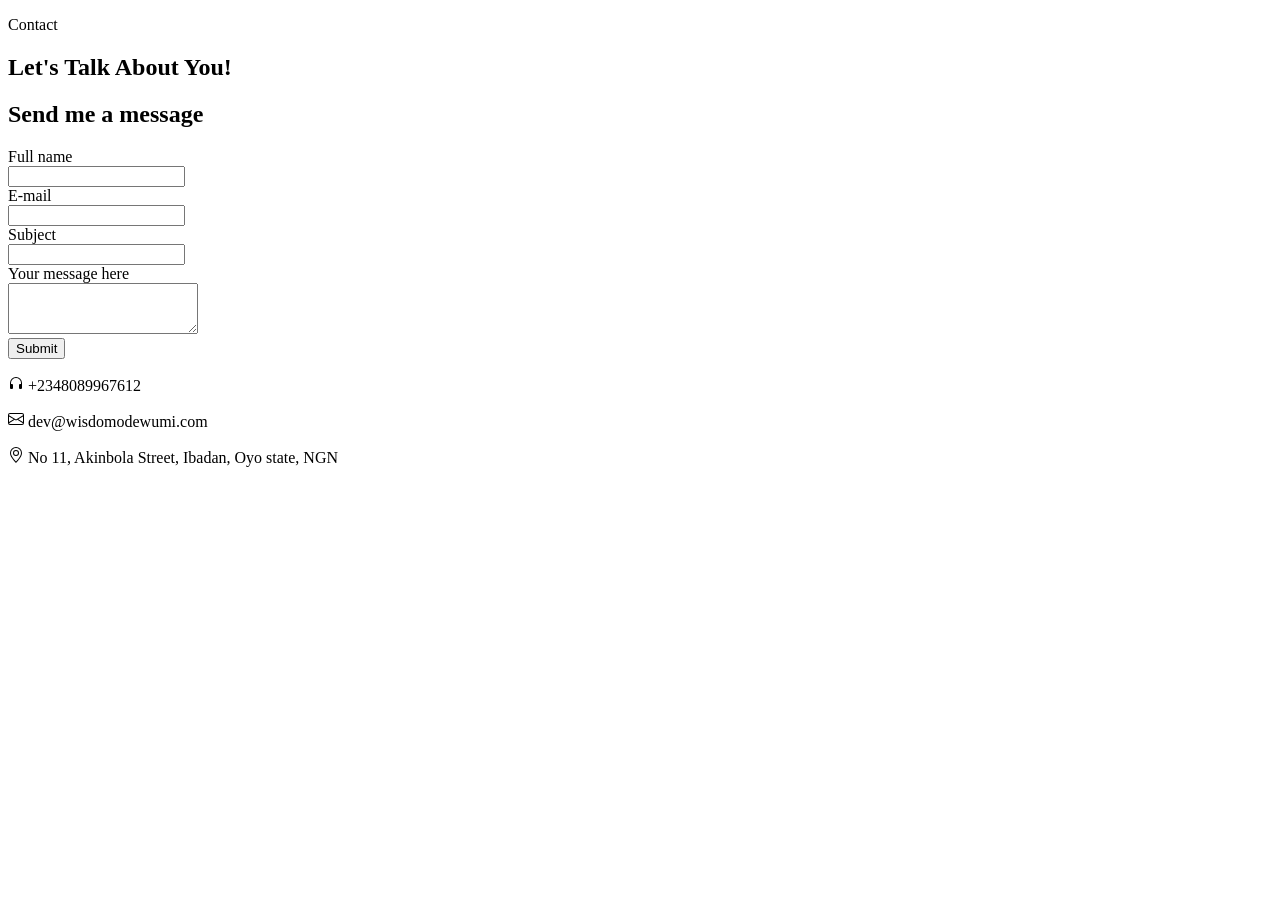
==== contact.html @ 5d9aa282 "Worked on the contact page structure" ====
<!DOCTYPE html>
<html lang="en">

<head>
    <meta charset="UTF-8">
    <meta name="viewport" content="width=device-width, initial-scale=1.0">
    <title>Contact - Full-Stack Engineer</title>
    <link rel="stylesheet" href="./style.css">
    <link rel="preconnect" href="https://fonts.googleapis.com">
    <link rel="preconnect" href="https://fonts.gstatic.com" crossorigin>
    <link href="https://fonts.googleapis.com/css2?family=Space+Grotesk:wght@300..700&display=swap" rel="stylesheet">
    <link rel="preconnect" href="https://fonts.googleapis.com">
    <link rel="preconnect" href="https://fonts.gstatic.com" crossorigin>
    <link href="https://fonts.googleapis.com/css2?family=Open+Sans:ital,wght@0,300..800;1,300..800&display=swap"
        rel="stylesheet">
</head>

<body>
    <!-- Header Section -->

    <!-- Main Section -->
    <main>
        <!-- Section with Contact Form -->
        <section id="contact-form">
            <div>
                <p>Contact</p>
                <h1>Let's Talk About You!</h1>
            </div>

            <!-- Form -->
            <div>
                <form action="" method="POST">
                    <h2>Send me a message</h2>
                    <label for="name">Full name</label>
                    <br>
                    <input type="text" name="name" id="name" required>
                    <br>
                    <label for="email">E-mail</label>
                    <br>
                    <input type="email" id="email" name="email" required>
                    <br>
                    <label for="subject">Subject</label>
                    <br>
                    <input type="text" name="subject" id="subject">
                    <br>
                    <label for="message">Your message here</label>
                    <br>
                    <textarea name="message" id="message" rows="3" cols="21"></textarea>
                    <br>
                    <input type="submit">
                </form>
            </div>
        </section>

        <!-- contact info section -->
        <section id="contact-info">
            <p><svg xmlns="http://www.w3.org/2000/svg" width="16" height="16" fill="currentColor"
                    class="bi bi-headphones" viewBox="0 0 16 16">
                    <path
                        d="M8 3a5 5 0 0 0-5 5v1h1a1 1 0 0 1 1 1v3a1 1 0 0 1-1 1H3a1 1 0 0 1-1-1V8a6 6 0 1 1 12 0v5a1 1 0 0 1-1 1h-1a1 1 0 0 1-1-1v-3a1 1 0 0 1 1-1h1V8a5 5 0 0 0-5-5" />
                </svg> +2348089967612</p>

            <p><svg xmlns="http://www.w3.org/2000/svg" width="16" height="16" fill="currentColor" class="bi bi-envelope"
                    viewBox="0 0 16 16">
                    <path
                        d="M0 4a2 2 0 0 1 2-2h12a2 2 0 0 1 2 2v8a2 2 0 0 1-2 2H2a2 2 0 0 1-2-2zm2-1a1 1 0 0 0-1 1v.217l7 4.2 7-4.2V4a1 1 0 0 0-1-1zm13 2.383-4.708 2.825L15 11.105zm-.034 6.876-5.64-3.471L8 9.583l-1.326-.795-5.64 3.47A1 1 0 0 0 2 13h12a1 1 0 0 0 .966-.741M1 11.105l4.708-2.897L1 5.383z" />
                </svg> dev@wisdomodewumi.com</p>

            <p><svg xmlns="http://www.w3.org/2000/svg" width="16" height="16" fill="currentColor" class="bi bi-geo-alt"
                    viewBox="0 0 16 16">
                    <path
                        d="M12.166 8.94c-.524 1.062-1.234 2.12-1.96 3.07A32 32 0 0 1 8 14.58a32 32 0 0 1-2.206-2.57c-.726-.95-1.436-2.008-1.96-3.07C3.304 7.867 3 6.862 3 6a5 5 0 0 1 10 0c0 .862-.305 1.867-.834 2.94M8 16s6-5.686 6-10A6 6 0 0 0 2 6c0 4.314 6 10 6 10" />
                    <path d="M8 8a2 2 0 1 1 0-4 2 2 0 0 1 0 4m0 1a3 3 0 1 0 0-6 3 3 0 0 0 0 6" />
                </svg> No 11, Akinbola Street, Ibadan, Oyo state, NGN</p>
        </section>
    </main>
</body>

</html>
---- style.css ----
body{
    background-color: white;
}
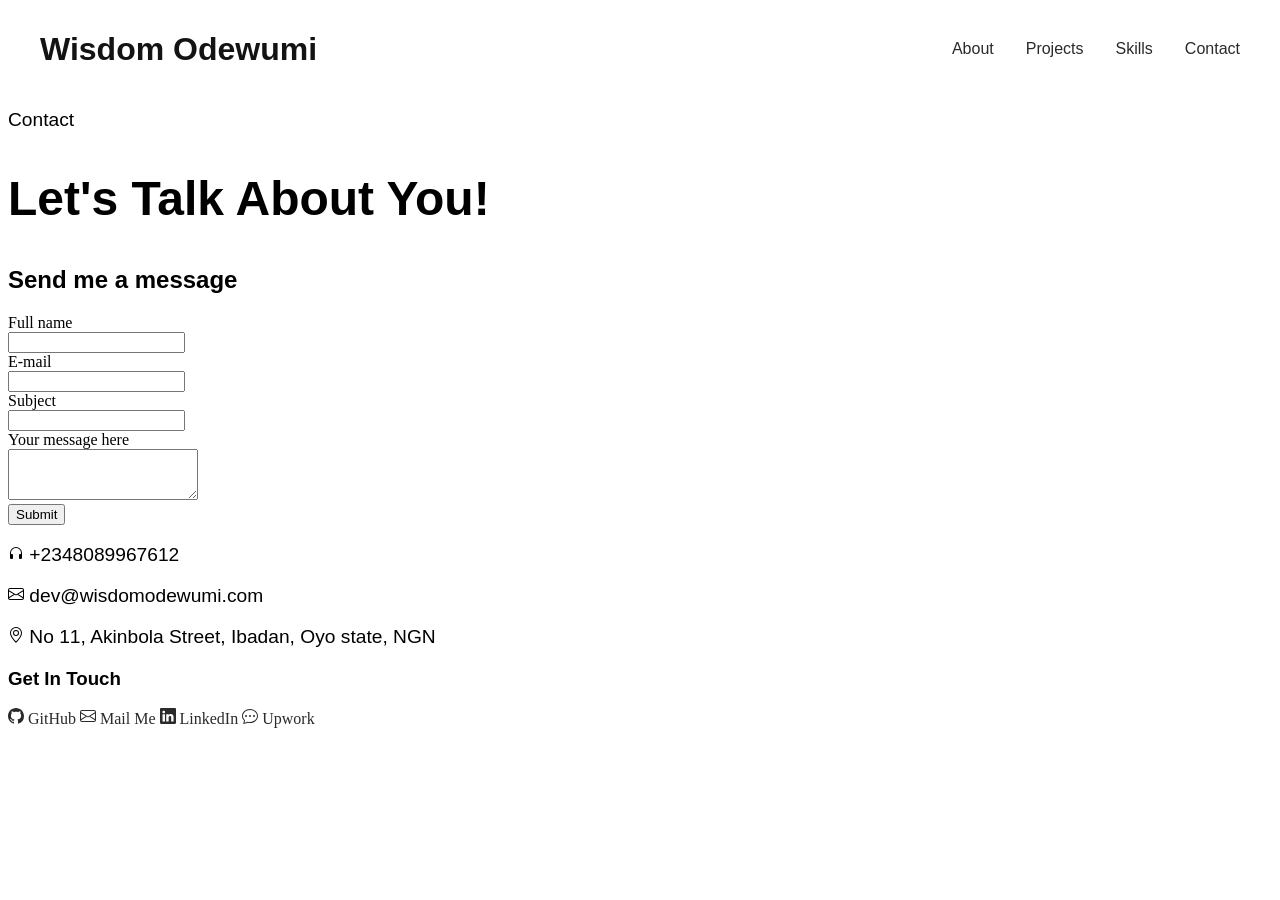
==== commit db1f8041: "Added CSS Styles to the HomePage" ====
--- a/contact.html
+++ b/contact.html
@@ -17,6 +17,17 @@
 
 <body>
     <!-- Header Section -->
+    <header>
+        <div><a href="./index.html">Wisdom Odewumi</a></div>
+        <nav>
+            <ul>
+                <li><a href="#about">About</a></li>
+                <li><a href="#projects">Projects</a></li>
+                <li><a href="#skills">Skills</a></li>
+                <li><a href="./contact.html">Contact</a></li>
+            </ul>
+        </nav>
+    </header>
 
     <!-- Main Section -->
     <main>
@@ -73,6 +84,50 @@
                     <path d="M8 8a2 2 0 1 1 0-4 2 2 0 0 1 0 4m0 1a3 3 0 1 0 0-6 3 3 0 0 0 0 6" />
                 </svg> No 11, Akinbola Street, Ibadan, Oyo state, NGN</p>
         </section>
+
+
+        <section id="socials">
+            <h3>Get In Touch</h3>
+            <div>
+                <a href="https://github.com/morbiuswisdom">
+                    <svg xmlns="http://www.w3.org/2000/svg" width="16" height="16" fill="currentColor"
+                        class="bi bi-github" viewBox="0 0 16 16">
+                        <path
+                            d="M8 0C3.58 0 0 3.58 0 8c0 3.54 2.29 6.53 5.47 7.59.4.07.55-.17.55-.38 0-.19-.01-.82-.01-1.49-2.01.37-2.53-.49-2.69-.94-.09-.23-.48-.94-.82-1.13-.28-.15-.68-.52-.01-.53.63-.01 1.08.58 1.23.82.72 1.21 1.87.87 2.33.66.07-.52.28-.87.51-1.07-1.78-.2-3.64-.89-3.64-3.95 0-.87.31-1.59.82-2.15-.08-.2-.36-1.02.08-2.12 0 0 .67-.21 2.2.82.64-.18 1.32-.27 2-.27s1.36.09 2 .27c1.53-1.04 2.2-.82 2.2-.82.44 1.1.16 1.92.08 2.12.51.56.82 1.27.82 2.15 0 3.07-1.87 3.75-3.65 3.95.29.25.54.73.54 1.48 0 1.07-.01 1.93-.01 2.2 0 .21.15.46.55.38A8.01 8.01 0 0 0 16 8c0-4.42-3.58-8-8-8" />
+                    </svg>
+                    GitHub
+                </a>
+
+                <a href="https://github.com/morbiuswisdom">
+                    <svg xmlns="http://www.w3.org/2000/svg" width="16" height="16" fill="currentColor"
+                        class="bi bi-envelope" viewBox="0 0 16 16">
+                        <path
+                            d="M0 4a2 2 0 0 1 2-2h12a2 2 0 0 1 2 2v8a2 2 0 0 1-2 2H2a2 2 0 0 1-2-2zm2-1a1 1 0 0 0-1 1v.217l7 4.2 7-4.2V4a1 1 0 0 0-1-1zm13 2.383-4.708 2.825L15 11.105zm-.034 6.876-5.64-3.471L8 9.583l-1.326-.795-5.64 3.47A1 1 0 0 0 2 13h12a1 1 0 0 0 .966-.741M1 11.105l4.708-2.897L1 5.383z" />
+                    </svg>
+                    Mail Me
+                </a>
+
+                <a href="https://www.linkedin.com/in/wisdomodewumi/">
+                    <svg xmlns="http://www.w3.org/2000/svg" width="16" height="16" fill="currentColor"
+                        class="bi bi-linkedin" viewBox="0 0 16 16">
+                        <path
+                            d="M0 1.146C0 .513.526 0 1.175 0h13.65C15.474 0 16 .513 16 1.146v13.708c0 .633-.526 1.146-1.175 1.146H1.175C.526 16 0 15.487 0 14.854zm4.943 12.248V6.169H2.542v7.225zm-1.2-8.212c.837 0 1.358-.554 1.358-1.248-.015-.709-.52-1.248-1.342-1.248S2.4 3.226 2.4 3.934c0 .694.521 1.248 1.327 1.248zm4.908 8.212V9.359c0-.216.016-.432.08-.586.173-.431.568-.878 1.232-.878.869 0 1.216.662 1.216 1.634v3.865h2.401V9.25c0-2.22-1.184-3.252-2.764-3.252-1.274 0-1.845.7-2.165 1.193v.025h-.016l.016-.025V6.169h-2.4c.03.678 0 7.225 0 7.225z" />
+                    </svg>
+                    LinkedIn
+                </a>
+
+                <a href="https://github.com/morbiuswisdom">
+                    <svg xmlns="http://www.w3.org/2000/svg" width="16" height="16" fill="currentColor"
+                        class="bi bi-chat-dots" viewBox="0 0 16 16">
+                        <path
+                            d="M5 8a1 1 0 1 1-2 0 1 1 0 0 1 2 0m4 0a1 1 0 1 1-2 0 1 1 0 0 1 2 0m3 1a1 1 0 1 0 0-2 1 1 0 0 0 0 2" />
+                        <path
+                            d="m2.165 15.803.02-.004c1.83-.363 2.948-.842 3.468-1.105A9 9 0 0 0 8 15c4.418 0 8-3.134 8-7s-3.582-7-8-7-8 3.134-8 7c0 1.76.743 3.37 1.97 4.6a10.4 10.4 0 0 1-.524 2.318l-.003.011a11 11 0 0 1-.244.637c-.079.186.074.394.273.362a22 22 0 0 0 .693-.125m.8-3.108a1 1 0 0 0-.287-.801C1.618 10.83 1 9.468 1 8c0-3.192 3.004-6 7-6s7 2.808 7 6-3.004 6-7 6a8 8 0 0 1-2.088-.272 1 1 0 0 0-.711.074c-.387.196-1.24.57-2.634.893a11 11 0 0 0 .398-2" />
+                    </svg>
+                    Upwork
+                </a>
+            </div>
+        </section>
     </main>
 </body>
 
--- a/style.css
+++ b/style.css
@@ -1,3 +1,138 @@
-body{
-    background-color: white;
-}+body {
+  background-color: white;
+}
+
+/* Header Styles */
+header {
+  display: flex;
+  flex-direction: row;
+  justify-content: space-between;
+  align-items: center;
+  padding: 1rem 2rem;
+}
+
+header div {
+  font-size: 2rem;
+  font-weight: 600;
+  font-family: "Space Grotesk", sans-serif;
+}
+
+header div a {
+  color: rgb(19, 19, 19);
+  text-decoration: none;
+}
+
+nav ul {
+  list-style: none;
+  display: flex;
+  gap: 2rem;
+  font-family: "Open Sans", sans-serif;
+  font-size: 1rem;
+}
+
+a {
+  color: rgb(42, 42, 42);
+  text-decoration: none;
+}
+
+/* Styles for the Homepage Hero About section */
+#about {
+  display: flex;
+  justify-content: space-between;
+  gap: 4rem;
+  align-items: center;
+  padding: 0 4rem;
+}
+
+#about img {
+  width: 50%;
+  height: auto;
+}
+
+.b-text {
+  color: #0671e0;
+  font-size: 1.5rem;
+}
+
+#about a {
+  font-family: "Open Sans", sans-serif;
+  font-weight: 700;
+}
+
+/* Hero Buttons ================================================*/
+.buttons {
+  display: flex;
+  gap: 2rem;
+}
+
+.primary {
+  color: white;
+  background-color: #2662e8;
+  padding: 1rem 2rem;
+  border-radius: 1rem;
+}
+
+.secondary {
+  color: #2662e8;
+  background-color: white;
+  padding: 1rem 2rem;
+  border: 2px solid #2662e8;
+  border-radius: 1rem;
+}
+
+/* Styles for the Project Section ========================================*/
+#projects {
+  padding: 2rem 4rem;
+  width: 100%;
+}
+
+#projects > div {
+  display: flex;
+  gap: 2rem;
+  justify-content: space-between;
+  flex-direction: row;
+}
+
+#projects > div > div {
+  width: 100%;
+  padding: 2rem;
+  border: 2px solid #dbeaff;
+  border-radius: 1.5rem;
+}
+
+#projects img {
+  width: 100%;
+  height: auto;
+  border-radius: 1rem;
+}
+
+#projects span{
+    font-family: "Open Sans", sans-serif;
+    font-weight: 600;
+    border-radius: 1rem;
+    background-color: #dbeaff;
+    color: #2662e8;
+    padding: 0.5rem 1rem;
+}
+
+#projects a{
+    font-family: "Open Sans", sans-serif;
+    margin-top: 1rem;
+}
+
+
+/* General Elements Styles =============================================== */
+p {
+  font-family: "Open Sans", sans-serif;
+  font-size: 1.2rem;
+}
+
+h1,
+h2,
+h3 {
+  font-family: "Space Grotesk", sans-serif;
+}
+
+h1 {
+  font-size: 3rem;
+}
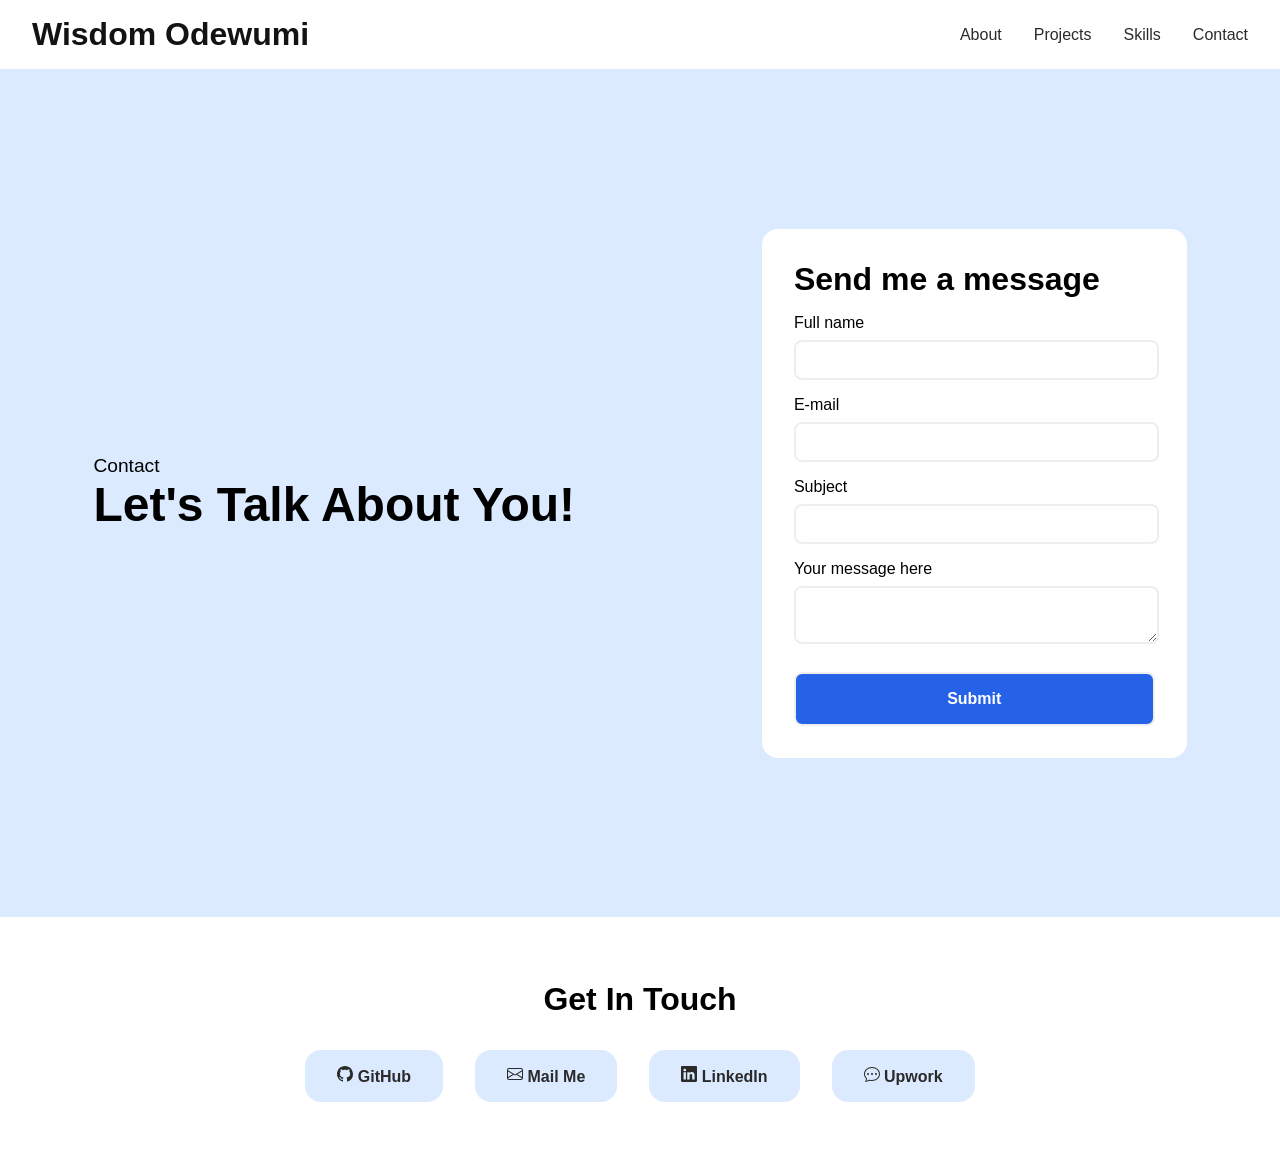
==== commit 028e01d0: "Added remaning styles to index.html and contact.html" ====
--- a/contact.html
+++ b/contact.html
@@ -42,52 +42,34 @@
             <div>
                 <form action="" method="POST">
                     <h2>Send me a message</h2>
-                    <label for="name">Full name</label>
-                    <br>
-                    <input type="text" name="name" id="name" required>
-                    <br>
-                    <label for="email">E-mail</label>
-                    <br>
-                    <input type="email" id="email" name="email" required>
-                    <br>
-                    <label for="subject">Subject</label>
-                    <br>
-                    <input type="text" name="subject" id="subject">
-                    <br>
-                    <label for="message">Your message here</label>
-                    <br>
-                    <textarea name="message" id="message" rows="3" cols="21"></textarea>
-                    <br>
-                    <input type="submit">
+                    <div>
+                        <label for="name">Full name</label>
+                        <input class="input-height" type="text" name="name" id="name" required>
+                    </div>
+
+                    <div>
+                        <label for="email">E-mail</label>
+                        <input class="input-height" type="email" id="email" name="email" required>
+                    </div>
+
+                    <div>
+                        <label for="subject">Subject</label>
+                        <input class="input-height" type="text" name="subject" id="subject">
+                    </div>
+
+                    <div>
+                        <label for="message">Your message here</label>
+                        <textarea name="message" id="message" rows="3" cols="21"></textarea>
+                    </div>
+
+                    <input type="submit" class="submit-btn">
                 </form>
             </div>
         </section>
 
-        <!-- contact info section -->
-        <section id="contact-info">
-            <p><svg xmlns="http://www.w3.org/2000/svg" width="16" height="16" fill="currentColor"
-                    class="bi bi-headphones" viewBox="0 0 16 16">
-                    <path
-                        d="M8 3a5 5 0 0 0-5 5v1h1a1 1 0 0 1 1 1v3a1 1 0 0 1-1 1H3a1 1 0 0 1-1-1V8a6 6 0 1 1 12 0v5a1 1 0 0 1-1 1h-1a1 1 0 0 1-1-1v-3a1 1 0 0 1 1-1h1V8a5 5 0 0 0-5-5" />
-                </svg> +2348089967612</p>
-
-            <p><svg xmlns="http://www.w3.org/2000/svg" width="16" height="16" fill="currentColor" class="bi bi-envelope"
-                    viewBox="0 0 16 16">
-                    <path
-                        d="M0 4a2 2 0 0 1 2-2h12a2 2 0 0 1 2 2v8a2 2 0 0 1-2 2H2a2 2 0 0 1-2-2zm2-1a1 1 0 0 0-1 1v.217l7 4.2 7-4.2V4a1 1 0 0 0-1-1zm13 2.383-4.708 2.825L15 11.105zm-.034 6.876-5.64-3.471L8 9.583l-1.326-.795-5.64 3.47A1 1 0 0 0 2 13h12a1 1 0 0 0 .966-.741M1 11.105l4.708-2.897L1 5.383z" />
-                </svg> dev@wisdomodewumi.com</p>
-
-            <p><svg xmlns="http://www.w3.org/2000/svg" width="16" height="16" fill="currentColor" class="bi bi-geo-alt"
-                    viewBox="0 0 16 16">
-                    <path
-                        d="M12.166 8.94c-.524 1.062-1.234 2.12-1.96 3.07A32 32 0 0 1 8 14.58a32 32 0 0 1-2.206-2.57c-.726-.95-1.436-2.008-1.96-3.07C3.304 7.867 3 6.862 3 6a5 5 0 0 1 10 0c0 .862-.305 1.867-.834 2.94M8 16s6-5.686 6-10A6 6 0 0 0 2 6c0 4.314 6 10 6 10" />
-                    <path d="M8 8a2 2 0 1 1 0-4 2 2 0 0 1 0 4m0 1a3 3 0 1 0 0-6 3 3 0 0 0 0 6" />
-                </svg> No 11, Akinbola Street, Ibadan, Oyo state, NGN</p>
-        </section>
-
 
         <section id="socials">
-            <h3>Get In Touch</h3>
+            <h2>Get In Touch</h2>
             <div>
                 <a href="https://github.com/morbiuswisdom">
                     <svg xmlns="http://www.w3.org/2000/svg" width="16" height="16" fill="currentColor"
--- a/style.css
+++ b/style.css
@@ -1,5 +1,10 @@
 body {
   background-color: white;
+  margin: 0;
+}
+
+*{
+  margin: 0;
 }
 
 /* Header Styles */
@@ -38,10 +43,17 @@
 /* Styles for the Homepage Hero About section */
 #about {
   display: flex;
-  justify-content: space-between;
+  justify-content: space-around;
   gap: 4rem;
   align-items: center;
-  padding: 0 4rem;
+  padding: 4rem;
+  background-color: #dbeaff;
+}
+
+#about > div{
+  display: flex;
+  flex-direction: column;
+  gap: 1.5rem;
 }
 
 #about img {
@@ -82,28 +94,38 @@
 
 /* Styles for the Project Section ========================================*/
 #projects {
-  padding: 2rem 4rem;
-  width: 100%;
+  width: 100%;
+  display: flex;
+  flex-direction: column;
+  gap: 2rem;
+  padding: 4rem 0;
 }
 
 #projects > div {
   display: flex;
-  gap: 2rem;
-  justify-content: space-between;
+  width: 100%;
+  gap: 2rem;
+  justify-content: space-around;
   flex-direction: row;
 }
 
 #projects > div > div {
-  width: 100%;
   padding: 2rem;
   border: 2px solid #dbeaff;
   border-radius: 1.5rem;
+  display: flex;
+  flex-direction: column;
+  gap: 1.5rem;
 }
 
 #projects img {
   width: 100%;
   height: auto;
   border-radius: 1rem;
+}
+
+.project-badge{
+  margin-top: 1rem;
 }
 
 #projects span{
@@ -115,10 +137,145 @@
     padding: 0.5rem 1rem;
 }
 
-#projects a{
+.project-link{
     font-family: "Open Sans", sans-serif;
-    margin-top: 1rem;
-}
+    margin-top: 1.5rem;
+    font-weight: 700;
+}
+
+/* My Tech Stacks Section ===========================================================*/
+#skills{
+  display: flex;
+  flex-direction: column;
+  gap: 2rem;
+  justify-content: center;
+  align-items: center;
+  padding: 4rem;
+  background-color: #dbeaff;
+}
+
+#skills div{
+  display: flex;
+  flex-direction: row;
+  gap: 2rem;
+}
+
+#skills a{
+  display: flex;
+  flex-direction: column;
+  justify-content: center;
+  align-items: center;
+  gap: 1rem;
+  color: #2662e8;
+  font-family: "Open Sans", sans-serif;
+  font-weight: 700;
+  border: 2px solid #2662e8;
+  border-radius: 1rem;
+  padding: 2rem;
+}
+
+#skills svg{
+  width: 3rem !important;
+  height: 3rem;
+}
+
+
+/* Styles for the CONTACT PAGE */
+
+#contact-form{
+  display: flex;
+  justify-content: space-around;
+  align-items: center;
+  background-color: #dbeaff;
+  width: 100%;
+  height: 80vh;
+  padding: 4rem 0;
+}
+
+#contact-form > div:nth-of-type(2){
+  background-color: #ffffff;
+  padding: 2rem;
+  border-radius: 1rem;
+}
+
+form{
+  font-family: "Open Sans", sans-serif;
+  width: 100%;
+  display: flex;
+  flex-direction: column;
+  gap: 1rem;
+}
+
+form input{
+  border: 2px solid rgb(238, 238, 238);
+  border-radius: 0.5rem;
+  width: 100% !important;
+  font-size: 1rem;
+  padding: 0;
+  font-family: "Open Sans", sans-serif;
+  margin-top: 0.5rem;
+}
+
+form textarea{
+  border: 2px solid rgb(238, 238, 238);
+  border-radius: 0.5rem;
+  width: 100%;
+  font-size: 1rem;
+  padding: 0;
+  font-family: "Open Sans", sans-serif;
+  margin-top: 0.5rem;
+}
+
+.submit-btn{
+  background-color: #2662e8;
+  color: #fff;
+  padding: 1rem;
+  font-weight: 700;
+}
+
+.input-height{
+  height: 36px;
+}
+
+/* Styles for contact info section in CONTACT Page =================================*/
+#contact-info{
+  padding: 4rem;
+  display: flex;
+  gap: 2rem;
+  justify-content: center;
+  align-items: center;
+}
+
+#contact-info p{
+  border: 2px solid #2662e8;
+  border-radius: 1rem;
+  padding: 2rem;
+  background-color: #ffffff;
+  font-weight: 700;
+}
+
+
+#socials{
+  display: flex;
+  gap: 2rem;
+  flex-direction: column;
+  align-items: center;
+  padding: 4rem 0;
+}
+
+#socials div{
+  display: flex;
+  gap: 2rem;
+  font-family: "Open Sans", sans-serif;
+}
+
+#socials div a{
+  font-weight: 700;
+  padding: 1rem 2rem;
+  background-color: #dbeaff;
+  border-radius: 1rem;
+}
+
 
 
 /* General Elements Styles =============================================== */
@@ -136,3 +293,7 @@
 h1 {
   font-size: 3rem;
 }
+
+h2{
+  font-size: 2rem;
+}
